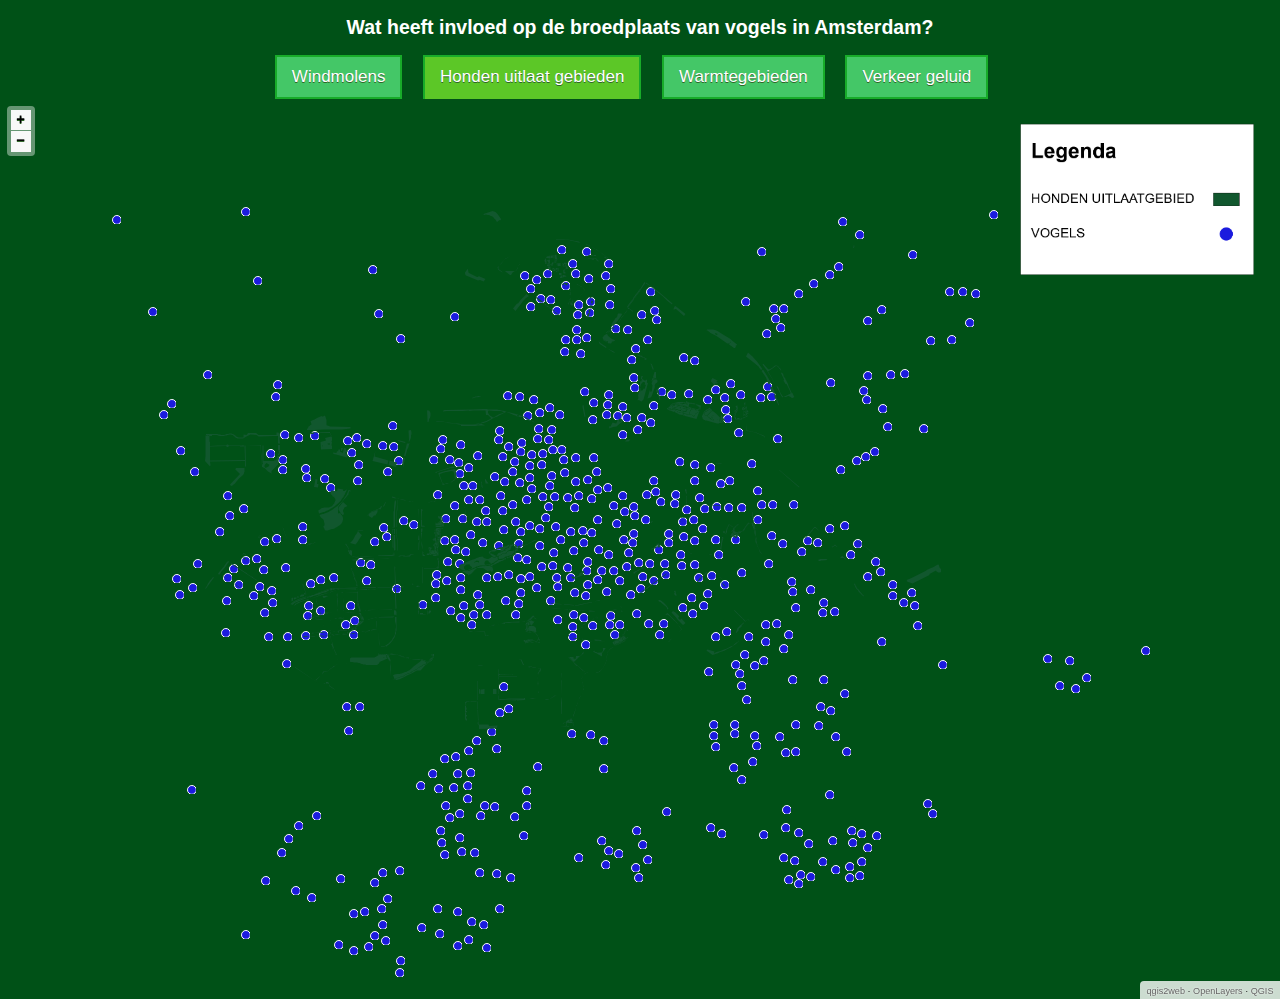
==== dogs.html @ 97a0ec7b "initial commit" ====
<!doctype html>
<html lang="en">
    <head>
        <meta charset="utf-8">
        <meta http-equiv="X-UA-Compatible" content="IE=edge">
        <meta name="viewport" content="initial-scale=1,user-scalable=no,maximum-scale=1,width=device-width">
        <meta name="mobile-web-app-capable" content="yes">
        <meta name="apple-mobile-web-app-capable" content="yes">
        <link rel="stylesheet" href="./resources2/ol.css">
        <link rel="stylesheet" href="resources2/fontawesome-all.min.css">
        <link rel="stylesheet" href="./resources2/ol3-layerswitcher.css">
        <link rel="stylesheet" href="./resources2/qgis2web.css">
        <link rel="stylesheet" href="styles.css">
<style>
.search-layer {
  top: 65px;
  left: .5em;
}
.ol-touch .search-layer {
  top: 80px;
}
</style>
        <style>
        html {
            background-color: rgb(0, 81, 23);
        }
        .ol-control button {
            background-color: #f8f8f8 !important;
            color: #000000 !important;
            border-radius: 0px !important;
        }
        .ol-zoom, .geolocate, .gcd-gl-control .ol-control {
            background-color: rgba(255,255,255,.4) !important;
            padding: 3px !important;
        }
        .ol-scale-line {
            background: none !important;
        }
        .ol-scale-line-inner {
            border: 2px solid #f8f8f8 !important;
            border-top: none !important;
            background: rgba(255, 255, 255, 0.5) !important;
            color: black !important;
        }
        </style>
        <style>
        html, body, #map {
            width: 100%;
            height: 100%;
            padding: 0;
            margin: 0;
        }
        </style>
        <title>Dataweek</title>
    </head>
    <body onload="autoNotify()">
        <audio id="notifypop"> <!--Source the audio file. -->
            <source src="audio/dog.mp3" type="audio/mp3">
        </audio>
        <div id="header">
            <h2>Wat heeft invloed op de broedplaats van vogels in Amsterdam?</h2>
            <a href="index.html"><button>Windmolens</button></a>
            <a href="dogs.html"><button class="active">Honden uitlaat gebieden</button></a>
            <a href="hotareas.html"><button>Warmtegebieden</button></a>
            <a href="traffic.html"><button>Verkeer geluid</button></a>
        </div>
        <img src="images/dogs.png" alt="">
        <div id="map">
            <div id="popup" class="ol-popup">
                <a href="#" id="popup-closer" class="ol-popup-closer"></a>
                <div id="popup-content"></div>
            </div>
        </div>
        <script src="resources2/qgis2web_expressions.js"></script>
        <script src="resources2/polyfills.js"></script>
        <script src="./resources2/functions.js"></script>
        <script src="./resources2/ol.js"></script>
        <script src="./resources2/ol3-layerswitcher.js"></script>
        <script src="layers2/VOGELS_1.js"></script><script src="layers2/HONDEN_2.js"></script>
        <script src="styles2/VOGELS_1_style.js"></script><script src="styles2/HONDEN_2_style.js"></script>
        <script src="./layers2/layers.js" type="text/javascript"></script> 
        <script src="./resources2/qgis2web.js"></script>
        <script src="./resources2/Autolinker.min.js"></script>
        <script src="/main.js"></script> 
    </body>
</html>
---- resources2/ol.css ----
.ol-box{box-sizing:border-box;border-radius:2px;border:2px solid #00f}.ol-mouse-position{top:8px;right:8px;position:absolute}.ol-scale-line{background:rgba(0,60,136,.3);border-radius:4px;bottom:8px;left:8px;padding:2px;position:absolute}.ol-scale-line-inner{border:1px solid #eee;border-top:none;color:#eee;font-size:10px;text-align:center;margin:1px;will-change:contents,width}.ol-overlay-container{will-change:left,right,top,bottom}.ol-unsupported{display:none}.ol-unselectable,.ol-viewport{-webkit-touch-callout:none;-webkit-user-select:none;-moz-user-select:none;-ms-user-select:none;user-select:none;-webkit-tap-highlight-color:transparent}.ol-selectable{-webkit-touch-callout:default;-webkit-user-select:text;-moz-user-select:text;-ms-user-select:text;user-select:text}.ol-grabbing{cursor:-webkit-grabbing;cursor:-moz-grabbing;cursor:grabbing}.ol-grab{cursor:move;cursor:-webkit-grab;cursor:-moz-grab;cursor:grab}.ol-control{position:absolute;background-color:rgba(255,255,255,.4);border-radius:4px;padding:2px}.ol-control:hover{background-color:rgba(255,255,255,.6)}.ol-zoom{top:.5em;left:.5em}.ol-rotate{top:.5em;right:.5em;transition:opacity .25s linear,visibility 0s linear}.ol-rotate.ol-hidden{opacity:0;visibility:hidden;transition:opacity .25s linear,visibility 0s linear .25s}.ol-zoom-extent{top:4.643em;left:.5em}.ol-full-screen{right:.5em;top:.5em}@media print{.ol-control{display:none}}.ol-control button{display:block;margin:1px;padding:0;color:#fff;font-size:1.14em;font-weight:700;text-decoration:none;text-align:center;height:1.375em;width:1.375em;line-height:.4em;background-color:rgba(0,60,136,.5);border:none;border-radius:2px}.ol-control button::-moz-focus-inner{border:none;padding:0}.ol-zoom-extent button{line-height:1.4em}.ol-compass{display:block;font-weight:400;font-size:1.2em;will-change:transform}.ol-touch .ol-control button{font-size:1.5em}.ol-touch .ol-zoom-extent{top:5.5em}.ol-control button:focus,.ol-control button:hover{text-decoration:none;background-color:rgba(0,60,136,.7)}.ol-zoom .ol-zoom-in{border-radius:2px 2px 0 0}.ol-zoom .ol-zoom-out{border-radius:0 0 2px 2px}.ol-attribution{text-align:right;bottom:.5em;right:.5em;max-width:calc(100% - 1.3em)}.ol-attribution ul{margin:0;padding:0 .5em;font-size:.7rem;line-height:1.375em;color:#000;text-shadow:0 0 2px #fff}.ol-attribution li{display:inline;list-style:none;line-height:inherit}.ol-attribution li:not(:last-child):after{content:" "}.ol-attribution img{max-height:2em;max-width:inherit;vertical-align:middle}.ol-attribution button,.ol-attribution ul{display:inline-block}.ol-attribution.ol-collapsed ul{display:none}.ol-attribution:not(.ol-collapsed){background:rgba(255,255,255,.8)}.ol-attribution.ol-uncollapsible{bottom:0;right:0;border-radius:4px 0 0;height:1.1em;line-height:1em}.ol-attribution.ol-uncollapsible img{margin-top:-.2em;max-height:1.6em}.ol-attribution.ol-uncollapsible button{display:none}.ol-zoomslider{top:4.5em;left:.5em;height:200px}.ol-zoomslider button{position:relative;height:10px}.ol-touch .ol-zoomslider{top:5.5em}.ol-overviewmap{left:.5em;bottom:.5em}.ol-overviewmap.ol-uncollapsible{bottom:0;left:0;border-radius:0 4px 0 0}.ol-overviewmap .ol-overviewmap-map,.ol-overviewmap button{display:inline-block}.ol-overviewmap .ol-overviewmap-map{border:1px solid #7b98bc;height:150px;margin:2px;width:150px}.ol-overviewmap:not(.ol-collapsed) button{bottom:1px;left:2px;position:absolute}.ol-overviewmap.ol-collapsed .ol-overviewmap-map,.ol-overviewmap.ol-uncollapsible button{display:none}.ol-overviewmap:not(.ol-collapsed){background:rgba(255,255,255,.8)}.ol-overviewmap-box{border:2px dotted rgba(0,60,136,.7)}.ol-overviewmap .ol-overviewmap-box:hover{cursor:move}
/*# sourceMappingURL=ol.css.map */
---- resources2/ol3-layerswitcher.css ----
.layer-switcher.shown.ol-control {
    background-color: transparent;
}

.layer-switcher.shown.ol-control:hover {
    background-color: transparent;
}

.layer-switcher {
    position: absolute;
    top: 3.5em;
    right: 0.5em;
    text-align: left;
}

.layer-switcher.shown {
    bottom: 3em;
}

.layer-switcher .panel {
    padding: 0 1em 0 0;
    margin: 0;
    border: 4px solid #eee;
    border-radius: 4px;
    background-color: white;
    display: none;
    max-height: 100%;
    overflow-y: auto;
}

.layer-switcher.shown .panel {
    display: block;
}

.layer-switcher button {
    float: right;
    width: 38px;
    height: 38px;
    background-image: url('[data-uri]') /*logo.png*/;
    background-repeat: no-repeat;
    background-position: 2px;
    background-color: white;
    border: none;
}

.layer-switcher.shown button {
    display: none;
}

.layer-switcher button:focus, .layer-switcher button:hover {
    background-color: white;
}

.layer-switcher ul {
    padding-left: 1em;
    list-style: none;
}

.layer-switcher li.group {
    padding-top: 5px;
}

.layer-switcher li.group > label {
    font-weight: bold;
}

.layer-switcher li.layer {
    display: table;
}

.layer-switcher li.layer label, .layer-switcher li.layer input {
    display: table-cell;
    vertical-align: sub;
}

.layer-switcher input {
    margin: 4px;
}

.layer-switcher.touch ::-webkit-scrollbar {
    width: 4px;
}

.layer-switcher.touch ::-webkit-scrollbar-track {
    -webkit-box-shadow: inset 0 0 6px rgba(0,0,0,0.3);
    border-radius: 10px;
}

.layer-switcher.touch ::-webkit-scrollbar-thumb {
    border-radius: 10px;
    -webkit-box-shadow: inset 0 0 6px rgba(0,0,0,0.5);
}
---- resources2/qgis2web.css ----
html, body {
    height: 100%;
    padding: 0;
    margin: 0;
    font-family: sans-serif;
    font-size: small;
}

th, td {
    vertical-align: top;
    text-align: left;
}

#map {
    width: 100%;
    height: 100%;
}

.ol-popup {
    display: none;
    position: absolute;
    background-color: white;
    -moz-box-shadow: 0 1px 4px rgba(0,0,0,0.2);
    -webkit-filter: drop-shadow(0 1px 4px rgba(0,0,0,0.2));
    filter: drop-shadow(0 1px 4px rgba(0,0,0,0.2));
    padding: 15px;
    border-radius: 10px;
    border: 1px solid #cccccc;
    bottom: 12px;
    left: -50px;   
    height: auto;
    width: auto;
    min-width: 100px;
    max-height:400px;
    overflow: auto;      
}

.ol-popup-closer {
    text-decoration: none;
    position: absolute;
    top: 2px;
    right: 8px;
}

.ol-popup-closer:after {
    content: "X";
}

.ol-attribution a {
    text-decoration: none;
    color: #666;
    font-family: sans-serif;
    font-size: 100%;
}

.layer-switcher .panel {
    //border: 4px solid rgba(0,60,136,.5) !important;
    //border-radius: 4px !important;
}

.layer-switcher {
    top: 0.5em;
    right: 0.5em;
    text-align: left;
}

#popup-content>ul>li:nth-child(even) {
    background-color: #eee;
}

#popup-content ul {
    list-style-type: none;
    padding-left: 0;
}

#popup-content li {
    margin-bottom:0.25em;
}
---- styles.css ----
body {
    font-family: Arial, Helvetica, sans-serif;
    margin-left: 2em;
}

#header {
    text-align: center;
    background-color: rgb(0, 81, 23);
    z-index: 100;
    color: white
}

#foobar { display: none }

img {
    position: absolute;
    width: 18em;
    right: 2em;
    top: 9.5em;
    z-index: 100;
}

button {
	background-color: #44c767;
	border: 2px solid #18ab29;
	display: inline-block;
	cursor: pointer;
	color: #ffffff;
	font-family: Arial;
	font-size: 17px;
	padding: 10px 15px;
	text-decoration: none;
    text-shadow: 0px 1px 0px #2f6627;
    margin-right: 1em;
}

.active {
    background-color:#5cc727;
    border-bottom: 0em;
    padding-bottom: 12px;
}

button:hover {
    background-color:#5cc727;
}
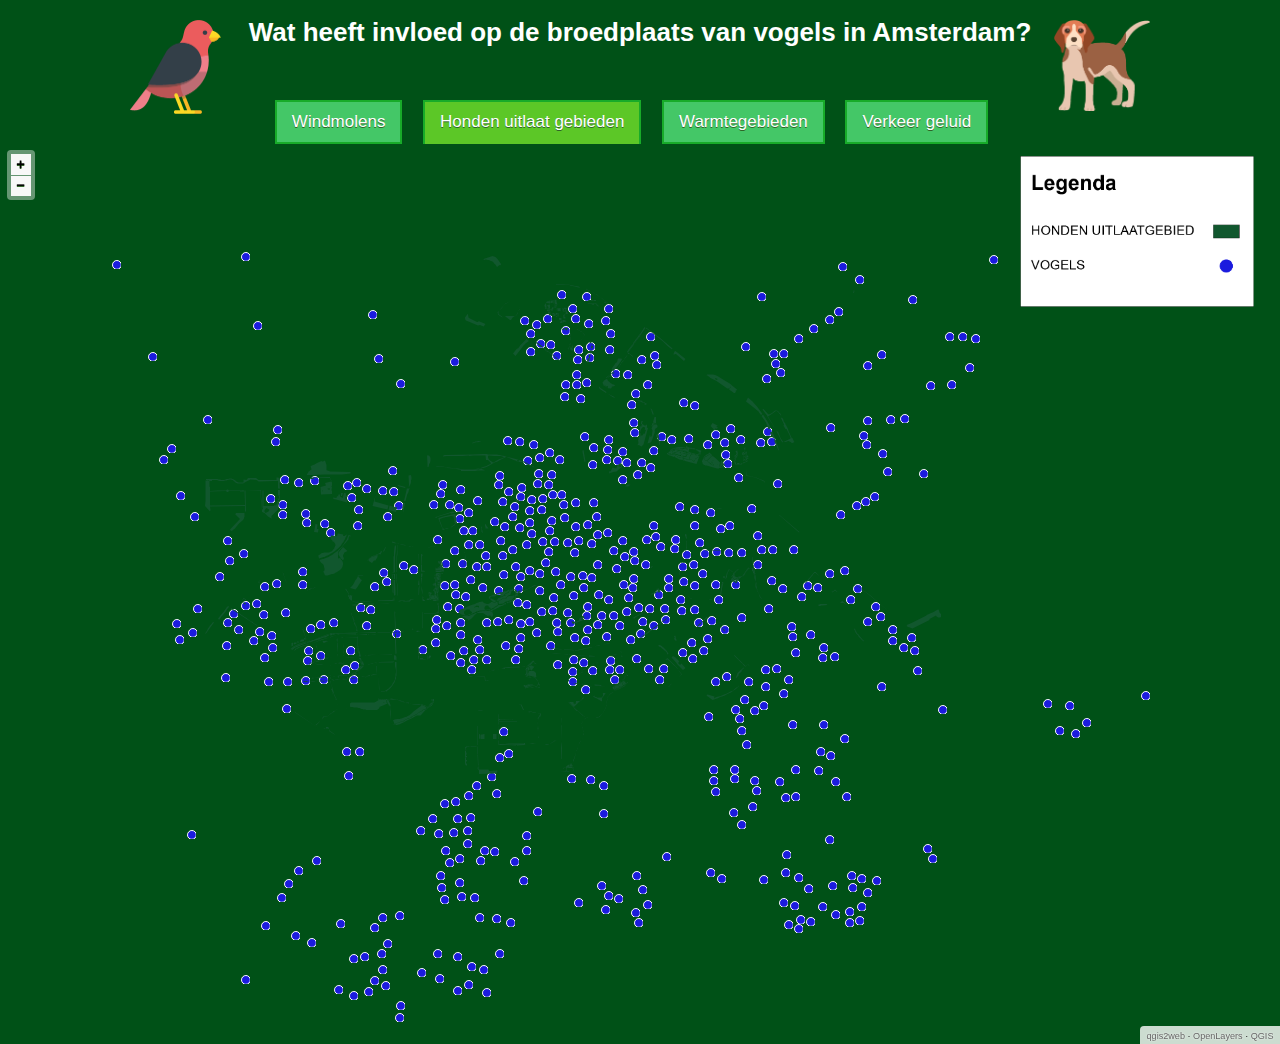
==== commit 132b2d90: "add images and animations" ====
--- a/dogs.html
+++ b/dogs.html
@@ -58,13 +58,15 @@
             <source src="audio/dog.mp3" type="audio/mp3">
         </audio>
         <div id="header">
-            <h2>Wat heeft invloed op de broedplaats van vogels in Amsterdam?</h2>
+            <img class="bird" src="images/bird.png" alt="">
+            <img class="tinyimg" src="images/dog.png" alt="">
+            <h1>Wat heeft invloed op de broedplaats van vogels in Amsterdam?</h1>
             <a href="index.html"><button>Windmolens</button></a>
             <a href="dogs.html"><button class="active">Honden uitlaat gebieden</button></a>
             <a href="hotareas.html"><button>Warmtegebieden</button></a>
             <a href="traffic.html"><button>Verkeer geluid</button></a>
         </div>
-        <img src="images/dogs.png" alt="">
+        <img class="legend" src="images/dogs.png" alt="">
         <div id="map">
             <div id="popup" class="ol-popup">
                 <a href="#" id="popup-closer" class="ol-popup-closer"></a>
--- a/styles.css
+++ b/styles.css
@@ -1,22 +1,24 @@
 body {
     font-family: Arial, Helvetica, sans-serif;
     margin-left: 2em;
+    overflow-y: hidden; 
+    overflow-x: hidden; 
 }
 
 #header {
     text-align: center;
     background-color: rgb(0, 81, 23);
     z-index: 100;
-    color: white
+    color: white;
 }
 
 #foobar { display: none }
 
-img {
+.legend {
     position: absolute;
     width: 18em;
     right: 2em;
-    top: 9.5em;
+    top: 12em;
     z-index: 100;
 }
 
@@ -32,6 +34,7 @@
 	text-decoration: none;
     text-shadow: 0px 1px 0px #2f6627;
     margin-right: 1em;
+    margin-top: 2em;
 }
 
 .active {
@@ -42,4 +45,71 @@
 
 button:hover {
     background-color:#5cc727;
+}
+
+.bird {
+    position: absolute;
+    top: 1.5em;
+    left: 10em;
+    width: 7em;
+    animation: float 8s ease-in-out infinite;
+}
+
+.tinyimg {
+    position: absolute;
+    top: 1.5em;
+    right: 10em;
+    height: 7em;
+}
+
+#carsound {
+    right: 8em;
+}
+
+#windmills {
+    height: 4em;
+    top: 5em;
+}
+
+#draaien1 {
+    animation-name: spin;
+    animation-duration: 10000ms;
+    animation-iteration-count: infinite;
+    animation-timing-function: linear;
+    position: absolute; 
+    height: 5em;
+    right: 8em;
+    top: 2.2em;
+}
+
+#draaien2 {
+    animation-name: spin;
+    animation-duration: 10000ms;
+    animation-iteration-count: infinite;
+    animation-timing-function: linear;
+    position: absolute;  
+    height: 5em;
+    right: 11em;
+    top: 2.6em;
+}
+
+@keyframes spin {
+    from {
+        transform:rotate(0deg);
+    }
+    to {
+        transform:rotate(360deg);
+    }
+}
+
+@keyframes float {
+	0% {
+		transform: translatey(10px);
+	}
+	50% {
+		transform: translatey(-10px);
+	}
+	100% {
+		transform: translatey(10px);
+	}
 }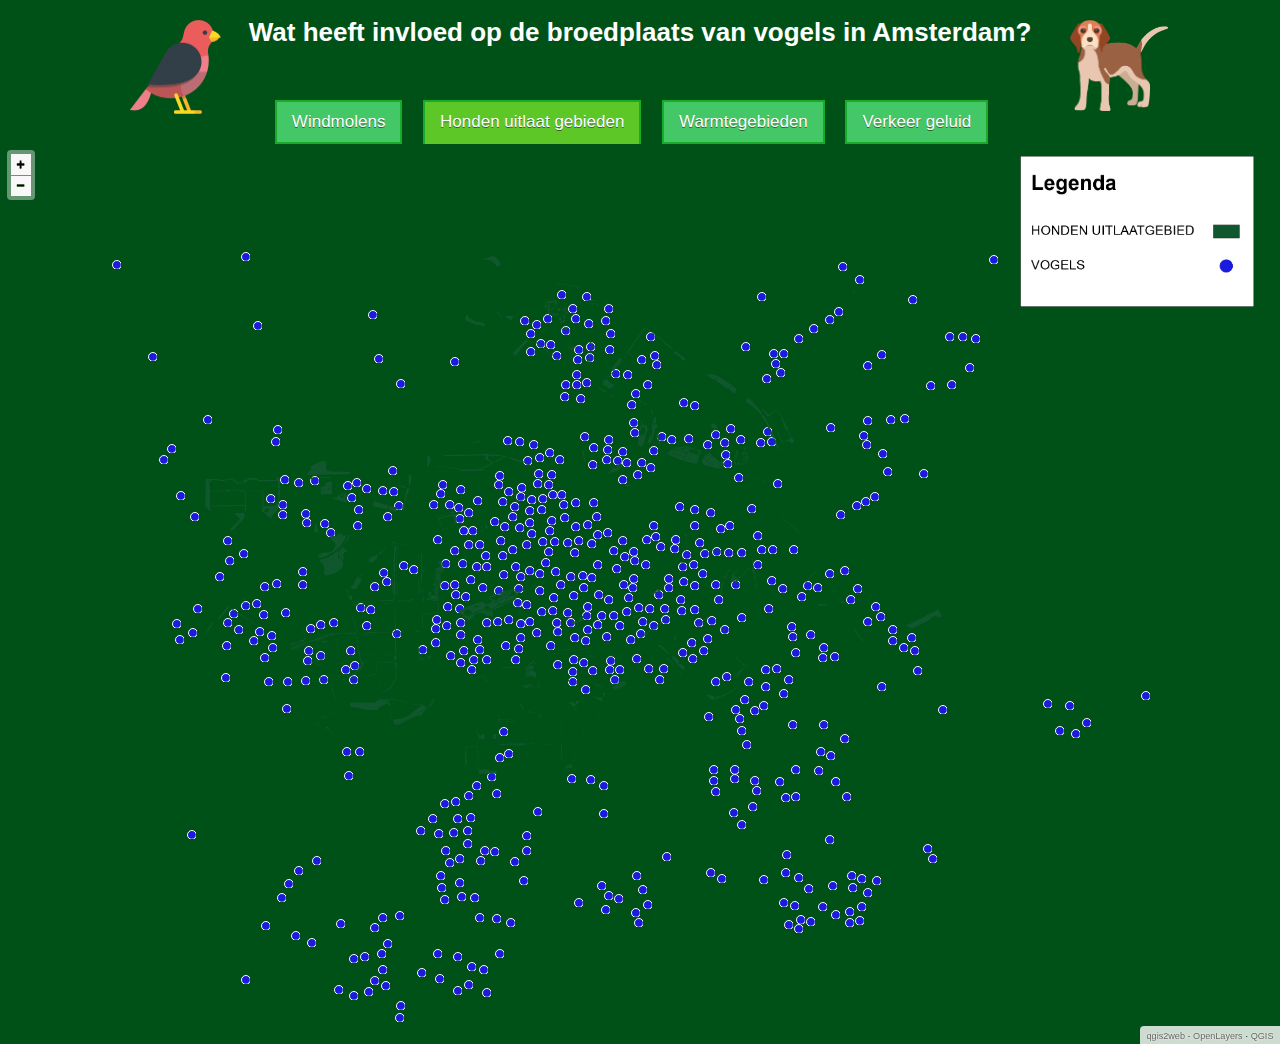
==== commit 301938d2: "add dog tail animation" ====
--- a/dogs.html
+++ b/dogs.html
@@ -59,7 +59,8 @@
         </audio>
         <div id="header">
             <img class="bird" src="images/bird.png" alt="">
-            <img class="tinyimg" src="images/dog.png" alt="">
+            <img class="tinyimg" src="images/dog_1.png" alt="">
+            <img class="tail" src="images/tail.png" alt="">
             <h1>Wat heeft invloed op de broedplaats van vogels in Amsterdam?</h1>
             <a href="index.html"><button>Windmolens</button></a>
             <a href="dogs.html"><button class="active">Honden uitlaat gebieden</button></a>
--- a/styles.css
+++ b/styles.css
@@ -60,6 +60,15 @@
     top: 1.5em;
     right: 10em;
     height: 7em;
+    z-index: 50;
+}
+
+.tail {
+    position: absolute;
+    top: 2em;
+    right: 8.6em;
+    height: 2.5em;
+    animation: dog-tail 2s infinite;
 }
 
 #carsound {
@@ -112,4 +121,16 @@
 	100% {
 		transform: translatey(10px);
 	}
+}
+
+@keyframes dog-tail {
+    0% {
+      transform: rotate(5deg);
+    }
+    50% {
+      transform: rotate(-5deg);
+    }
+    100% {
+        transform: rotate(5deg);
+    }
 }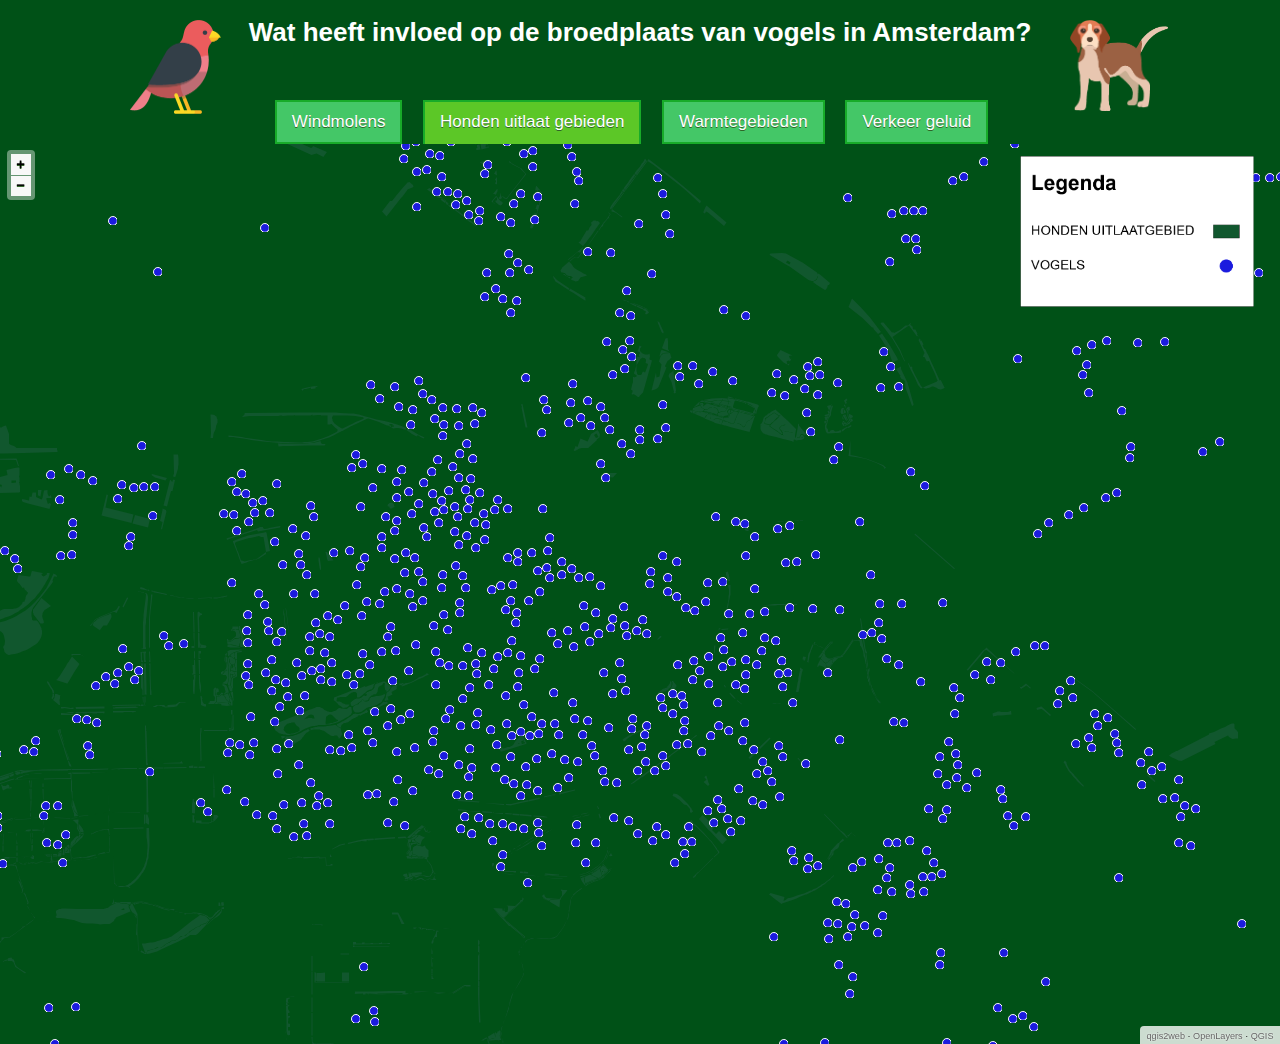
==== commit 6cd15ffc: "fix layers dogs" ====
--- a/dogs.html
+++ b/dogs.html
@@ -6,10 +6,10 @@
         <meta name="viewport" content="initial-scale=1,user-scalable=no,maximum-scale=1,width=device-width">
         <meta name="mobile-web-app-capable" content="yes">
         <meta name="apple-mobile-web-app-capable" content="yes">
-        <link rel="stylesheet" href="./resources2/ol.css">
-        <link rel="stylesheet" href="resources2/fontawesome-all.min.css">
-        <link rel="stylesheet" href="./resources2/ol3-layerswitcher.css">
-        <link rel="stylesheet" href="./resources2/qgis2web.css">
+        <link rel="stylesheet" href="./resources/ol.css">
+        <link rel="stylesheet" href="resources/fontawesome-all.min.css">
+        <link rel="stylesheet" href="./resources/ol3-layerswitcher.css">
+        <link rel="stylesheet" href="./resources/qgis2web.css">
         <link rel="stylesheet" href="styles.css">
 <style>
 .search-layer {
@@ -51,10 +51,10 @@
             margin: 0;
         }
         </style>
-        <title>Dataweek</title>
+        <title></title>
     </head>
     <body onload="autoNotify()">
-        <audio id="notifypop"> <!--Source the audio file. -->
+        <audio id="notifypop"> 
             <source src="audio/dog.mp3" type="audio/mp3">
         </audio>
         <div id="header">
@@ -78,12 +78,12 @@
         <script src="resources2/polyfills.js"></script>
         <script src="./resources2/functions.js"></script>
         <script src="./resources2/ol.js"></script>
-        <script src="./resources2/ol3-layerswitcher.js"></script>
-        <script src="layers2/VOGELS_1.js"></script><script src="layers2/HONDEN_2.js"></script>
-        <script src="styles2/VOGELS_1_style.js"></script><script src="styles2/HONDEN_2_style.js"></script>
+        <script src="./resource2s/ol3-layerswitcher.js"></script>
+        <script src="layers2/HONDEN_1.js"></script><script src="layers2/VOGELS_2.js"></script>
+        <script src="styles2/HONDEN_1_style.js"></script><script src="styles2/VOGELS_2_style.js"></script>
         <script src="./layers2/layers.js" type="text/javascript"></script> 
         <script src="./resources2/qgis2web.js"></script>
         <script src="./resources2/Autolinker.min.js"></script>
         <script src="/main.js"></script> 
     </body>
-</html>
+</html>--- a/resources/ol.css
+++ b/resources/ol.css
@@ -0,0 +1,2 @@
+.ol-box{box-sizing:border-box;border-radius:2px;border:2px solid #00f}.ol-mouse-position{top:8px;right:8px;position:absolute}.ol-scale-line{background:rgba(0,60,136,.3);border-radius:4px;bottom:8px;left:8px;padding:2px;position:absolute}.ol-scale-line-inner{border:1px solid #eee;border-top:none;color:#eee;font-size:10px;text-align:center;margin:1px;will-change:contents,width}.ol-overlay-container{will-change:left,right,top,bottom}.ol-unsupported{display:none}.ol-unselectable,.ol-viewport{-webkit-touch-callout:none;-webkit-user-select:none;-moz-user-select:none;-ms-user-select:none;user-select:none;-webkit-tap-highlight-color:transparent}.ol-selectable{-webkit-touch-callout:default;-webkit-user-select:text;-moz-user-select:text;-ms-user-select:text;user-select:text}.ol-grabbing{cursor:-webkit-grabbing;cursor:-moz-grabbing;cursor:grabbing}.ol-grab{cursor:move;cursor:-webkit-grab;cursor:-moz-grab;cursor:grab}.ol-control{position:absolute;background-color:rgba(255,255,255,.4);border-radius:4px;padding:2px}.ol-control:hover{background-color:rgba(255,255,255,.6)}.ol-zoom{top:.5em;left:.5em}.ol-rotate{top:.5em;right:.5em;transition:opacity .25s linear,visibility 0s linear}.ol-rotate.ol-hidden{opacity:0;visibility:hidden;transition:opacity .25s linear,visibility 0s linear .25s}.ol-zoom-extent{top:4.643em;left:.5em}.ol-full-screen{right:.5em;top:.5em}@media print{.ol-control{display:none}}.ol-control button{display:block;margin:1px;padding:0;color:#fff;font-size:1.14em;font-weight:700;text-decoration:none;text-align:center;height:1.375em;width:1.375em;line-height:.4em;background-color:rgba(0,60,136,.5);border:none;border-radius:2px}.ol-control button::-moz-focus-inner{border:none;padding:0}.ol-zoom-extent button{line-height:1.4em}.ol-compass{display:block;font-weight:400;font-size:1.2em;will-change:transform}.ol-touch .ol-control button{font-size:1.5em}.ol-touch .ol-zoom-extent{top:5.5em}.ol-control button:focus,.ol-control button:hover{text-decoration:none;background-color:rgba(0,60,136,.7)}.ol-zoom .ol-zoom-in{border-radius:2px 2px 0 0}.ol-zoom .ol-zoom-out{border-radius:0 0 2px 2px}.ol-attribution{text-align:right;bottom:.5em;right:.5em;max-width:calc(100% - 1.3em)}.ol-attribution ul{margin:0;padding:0 .5em;font-size:.7rem;line-height:1.375em;color:#000;text-shadow:0 0 2px #fff}.ol-attribution li{display:inline;list-style:none;line-height:inherit}.ol-attribution li:not(:last-child):after{content:" "}.ol-attribution img{max-height:2em;max-width:inherit;vertical-align:middle}.ol-attribution button,.ol-attribution ul{display:inline-block}.ol-attribution.ol-collapsed ul{display:none}.ol-attribution:not(.ol-collapsed){background:rgba(255,255,255,.8)}.ol-attribution.ol-uncollapsible{bottom:0;right:0;border-radius:4px 0 0;height:1.1em;line-height:1em}.ol-attribution.ol-uncollapsible img{margin-top:-.2em;max-height:1.6em}.ol-attribution.ol-uncollapsible button{display:none}.ol-zoomslider{top:4.5em;left:.5em;height:200px}.ol-zoomslider button{position:relative;height:10px}.ol-touch .ol-zoomslider{top:5.5em}.ol-overviewmap{left:.5em;bottom:.5em}.ol-overviewmap.ol-uncollapsible{bottom:0;left:0;border-radius:0 4px 0 0}.ol-overviewmap .ol-overviewmap-map,.ol-overviewmap button{display:inline-block}.ol-overviewmap .ol-overviewmap-map{border:1px solid #7b98bc;height:150px;margin:2px;width:150px}.ol-overviewmap:not(.ol-collapsed) button{bottom:1px;left:2px;position:absolute}.ol-overviewmap.ol-collapsed .ol-overviewmap-map,.ol-overviewmap.ol-uncollapsible button{display:none}.ol-overviewmap:not(.ol-collapsed){background:rgba(255,255,255,.8)}.ol-overviewmap-box{border:2px dotted rgba(0,60,136,.7)}.ol-overviewmap .ol-overviewmap-box:hover{cursor:move}
+/*# sourceMappingURL=ol.css.map */--- a/resources/ol3-layerswitcher.css
+++ b/resources/ol3-layerswitcher.css
@@ -0,0 +1,92 @@
+.layer-switcher.shown.ol-control {
+    background-color: transparent;
+}
+
+.layer-switcher.shown.ol-control:hover {
+    background-color: transparent;
+}
+
+.layer-switcher {
+    position: absolute;
+    top: 3.5em;
+    right: 0.5em;
+    text-align: left;
+}
+
+.layer-switcher.shown {
+    bottom: 3em;
+}
+
+.layer-switcher .panel {
+    padding: 0 1em 0 0;
+    margin: 0;
+    border: 4px solid #eee;
+    border-radius: 4px;
+    background-color: white;
+    display: none;
+    max-height: 100%;
+    overflow-y: auto;
+}
+
+.layer-switcher.shown .panel {
+    display: block;
+}
+
+.layer-switcher button {
+    float: right;
+    width: 38px;
+    height: 38px;
+    background-image: url('[data-uri]') /*logo.png*/;
+    background-repeat: no-repeat;
+    background-position: 2px;
+    background-color: white;
+    border: none;
+}
+
+.layer-switcher.shown button {
+    display: none;
+}
+
+.layer-switcher button:focus, .layer-switcher button:hover {
+    background-color: white;
+}
+
+.layer-switcher ul {
+    padding-left: 1em;
+    list-style: none;
+}
+
+.layer-switcher li.group {
+    padding-top: 5px;
+}
+
+.layer-switcher li.group > label {
+    font-weight: bold;
+}
+
+.layer-switcher li.layer {
+    display: table;
+}
+
+.layer-switcher li.layer label, .layer-switcher li.layer input {
+    display: table-cell;
+    vertical-align: sub;
+}
+
+.layer-switcher input {
+    margin: 4px;
+}
+
+.layer-switcher.touch ::-webkit-scrollbar {
+    width: 4px;
+}
+
+.layer-switcher.touch ::-webkit-scrollbar-track {
+    -webkit-box-shadow: inset 0 0 6px rgba(0,0,0,0.3);
+    border-radius: 10px;
+}
+
+.layer-switcher.touch ::-webkit-scrollbar-thumb {
+    border-radius: 10px;
+    -webkit-box-shadow: inset 0 0 6px rgba(0,0,0,0.5);
+}
--- a/resources/qgis2web.css
+++ b/resources/qgis2web.css
@@ -0,0 +1,78 @@
+html, body {
+    height: 100%;
+    padding: 0;
+    margin: 0;
+    font-family: sans-serif;
+    font-size: small;
+}
+
+th, td {
+    vertical-align: top;
+    text-align: left;
+}
+
+#map {
+    width: 100%;
+    height: 100%;
+}
+
+.ol-popup {
+    display: none;
+    position: absolute;
+    background-color: white;
+    -moz-box-shadow: 0 1px 4px rgba(0,0,0,0.2);
+    -webkit-filter: drop-shadow(0 1px 4px rgba(0,0,0,0.2));
+    filter: drop-shadow(0 1px 4px rgba(0,0,0,0.2));
+    padding: 15px;
+    border-radius: 10px;
+    border: 1px solid #cccccc;
+    bottom: 12px;
+    left: -50px;   
+    height: auto;
+    width: auto;
+    min-width: 100px;
+    max-height:400px;
+    overflow: auto;      
+}
+
+.ol-popup-closer {
+    text-decoration: none;
+    position: absolute;
+    top: 2px;
+    right: 8px;
+}
+
+.ol-popup-closer:after {
+    content: "X";
+}
+
+.ol-attribution a {
+    text-decoration: none;
+    color: #666;
+    font-family: sans-serif;
+    font-size: 100%;
+}
+
+.layer-switcher .panel {
+    //border: 4px solid rgba(0,60,136,.5) !important;
+    //border-radius: 4px !important;
+}
+
+.layer-switcher {
+    top: 0.5em;
+    right: 0.5em;
+    text-align: left;
+}
+
+#popup-content>ul>li:nth-child(even) {
+    background-color: #eee;
+}
+
+#popup-content ul {
+    list-style-type: none;
+    padding-left: 0;
+}
+
+#popup-content li {
+    margin-bottom:0.25em;
+}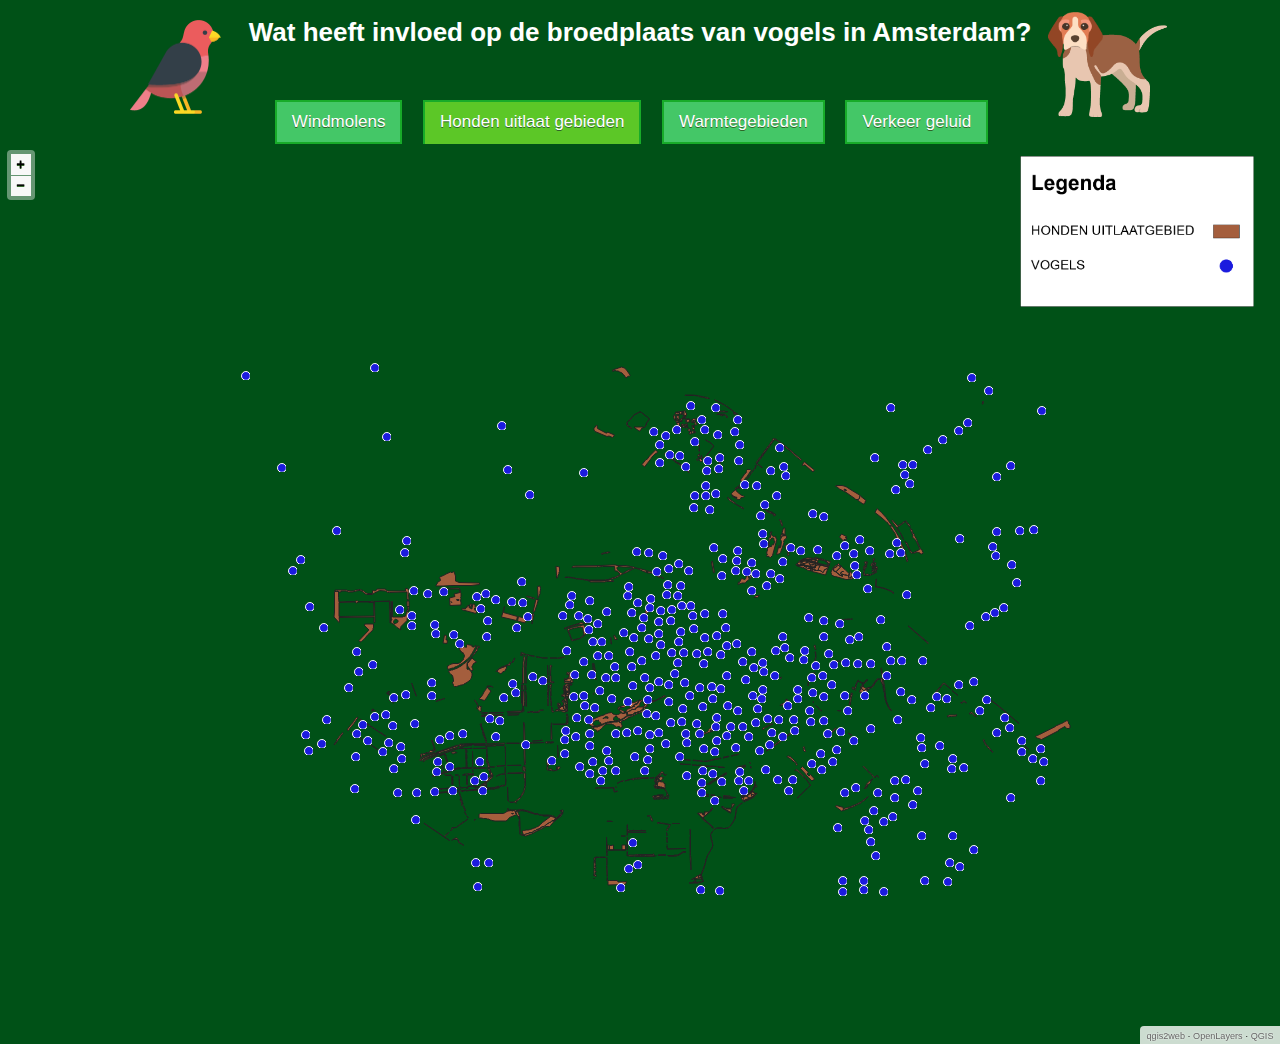
==== commit 9e76dd1d: "add animations, change dog color" ====
--- a/dogs.html
+++ b/dogs.html
@@ -51,15 +51,16 @@
             margin: 0;
         }
         </style>
-        <title></title>
+        <title>Broedplaats vogels in Amsterdam</title>
     </head>
-    <body onload="autoNotify()">
-        <audio id="notifypop"> 
-            <source src="audio/dog.mp3" type="audio/mp3">
+    <body>
+        <audio autoplay>
+            <source src="audio/dog.mp3" type="audio/mpeg">
         </audio>
         <div id="header">
             <img class="bird" src="images/bird.png" alt="">
-            <img class="tinyimg" src="images/dog_1.png" alt="">
+            <img class="dog" src="images/dog.png" alt="">
+            <img class="doghead" src="images/doghead.png" alt="">
             <img class="tail" src="images/tail.png" alt="">
             <h1>Wat heeft invloed op de broedplaats van vogels in Amsterdam?</h1>
             <a href="index.html"><button>Windmolens</button></a>
--- a/styles.css
+++ b/styles.css
@@ -52,7 +52,7 @@
     top: 1.5em;
     left: 10em;
     width: 7em;
-    animation: float 8s ease-in-out infinite;
+    animation: float 4s ease-in-out infinite;
 }
 
 .tinyimg {
@@ -63,16 +63,48 @@
     z-index: 50;
 }
 
+.car {
+    position: absolute;
+    top: 2.5em;
+    height: 5.5em;
+    z-index: 50;
+}
+
+.sounds {
+    position: absolute;
+    height: 5.5em;
+    right: 6em;
+    top: 2em;
+    animation: up-and-down 1500ms alternate infinite ease-in;
+}
+
+.dog {
+    position: absolute;
+    top: 2.5em;
+    right: 10em;
+    height: 6.5em;
+    z-index: 50;
+}
+
 .tail {
     position: absolute;
-    top: 2em;
-    right: 8.6em;
+    top: 1.9em;
+    right: 8.7em;
     height: 2.5em;
     animation: dog-tail 2s infinite;
 }
 
+.doghead {
+    position: absolute;
+    height: 3.5em;
+    right: 13.6em;
+    z-index: 200;
+    top: 0.9em;
+    animation: dog-head 3000ms infinite;
+}
+
 #carsound {
-    right: 8em;
+    right: 11em;
 }
 
 #windmills {
@@ -87,19 +119,21 @@
     animation-timing-function: linear;
     position: absolute; 
     height: 5em;
-    right: 8em;
-    top: 2.2em;
+    right: 7.95em;
+    top: 2.3em;
+    z-index: 300;
 }
 
 #draaien2 {
     animation-name: spin;
-    animation-duration: 10000ms;
+    animation-duration: 8000ms;
     animation-iteration-count: infinite;
     animation-timing-function: linear;
     position: absolute;  
     height: 5em;
-    right: 11em;
+    right: 10.9em;
     top: 2.6em;
+    z-index: 300;
 }
 
 @keyframes spin {
@@ -133,4 +167,21 @@
     100% {
         transform: rotate(5deg);
     }
-}+}
+
+@keyframes dog-head {
+    0% {
+      transform: rotate(15deg);
+    }
+    50% {
+      transform: rotate(-15deg);
+    }
+    100% {
+        transform: rotate(15deg);
+    }
+}
+
+@keyframes up-and-down {
+    0%   {transform: scale(.8);}
+    100% {transform: scale(1.3);}
+  }